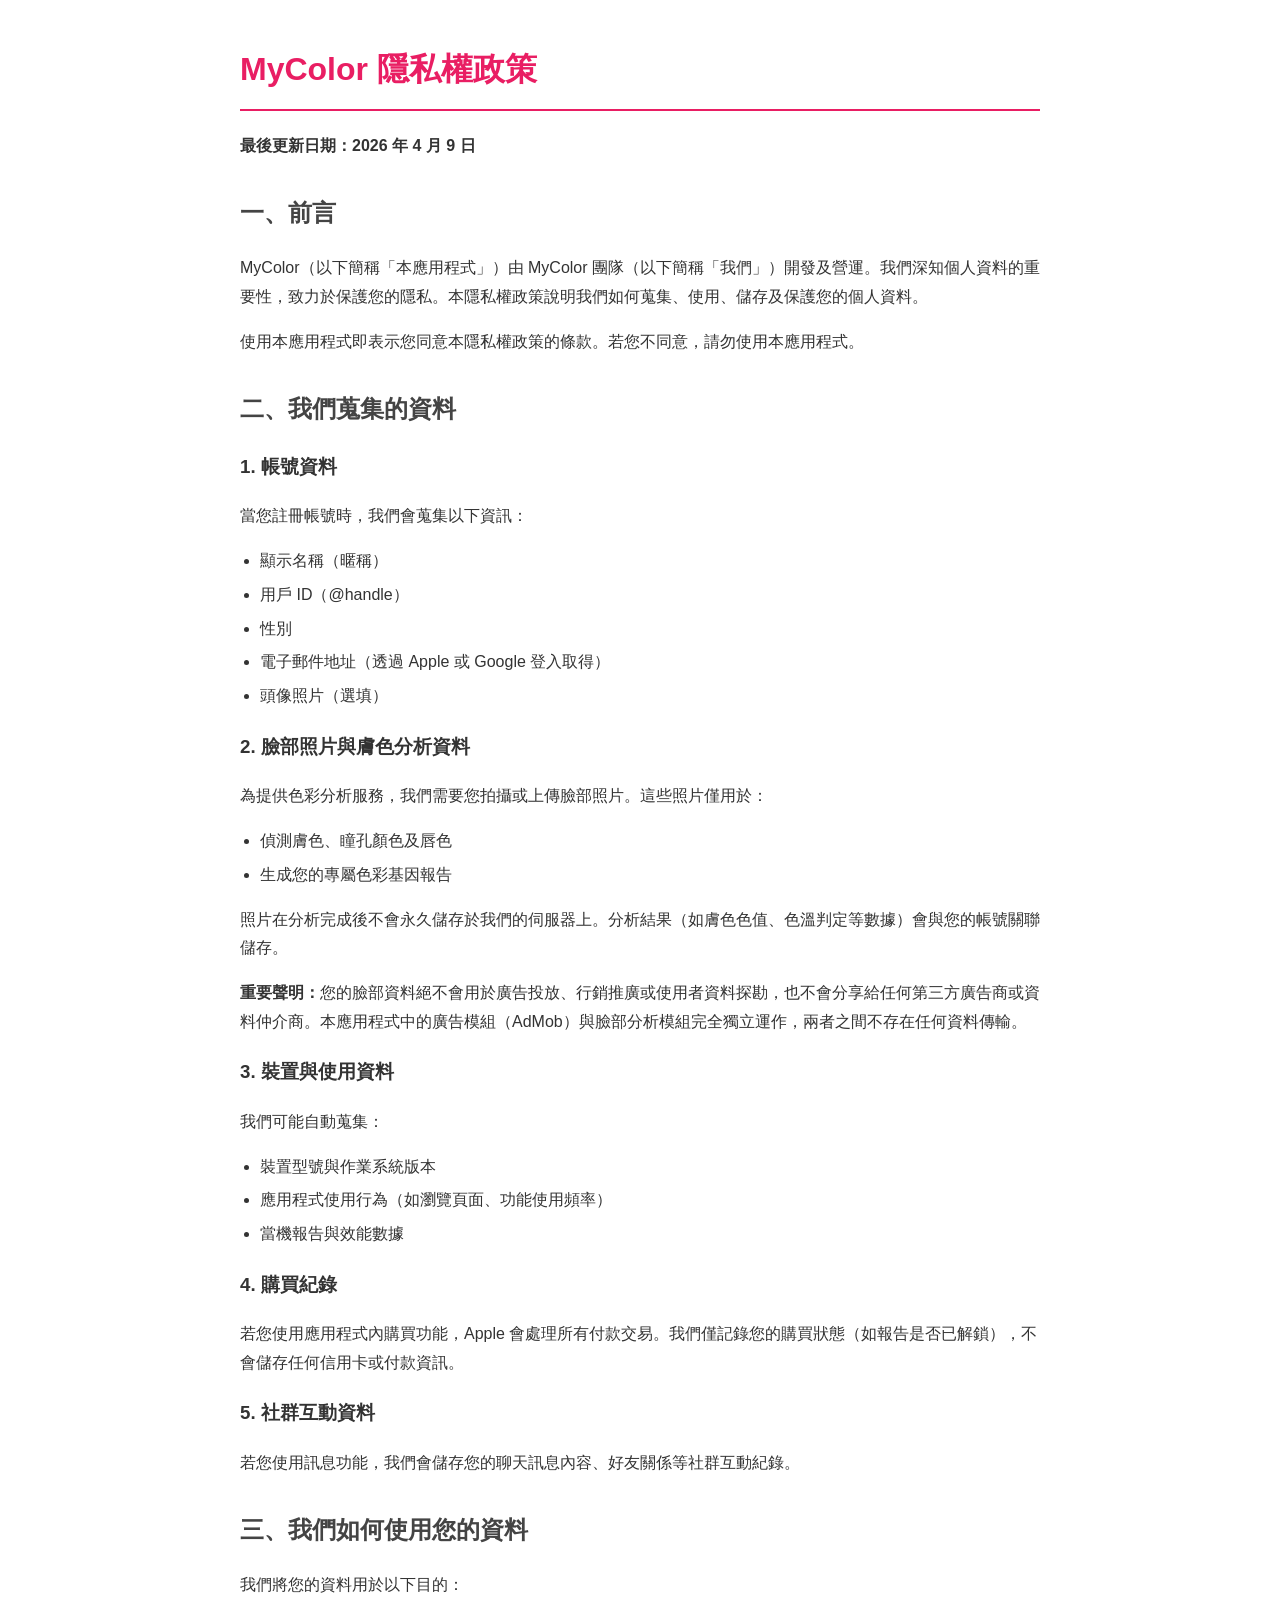
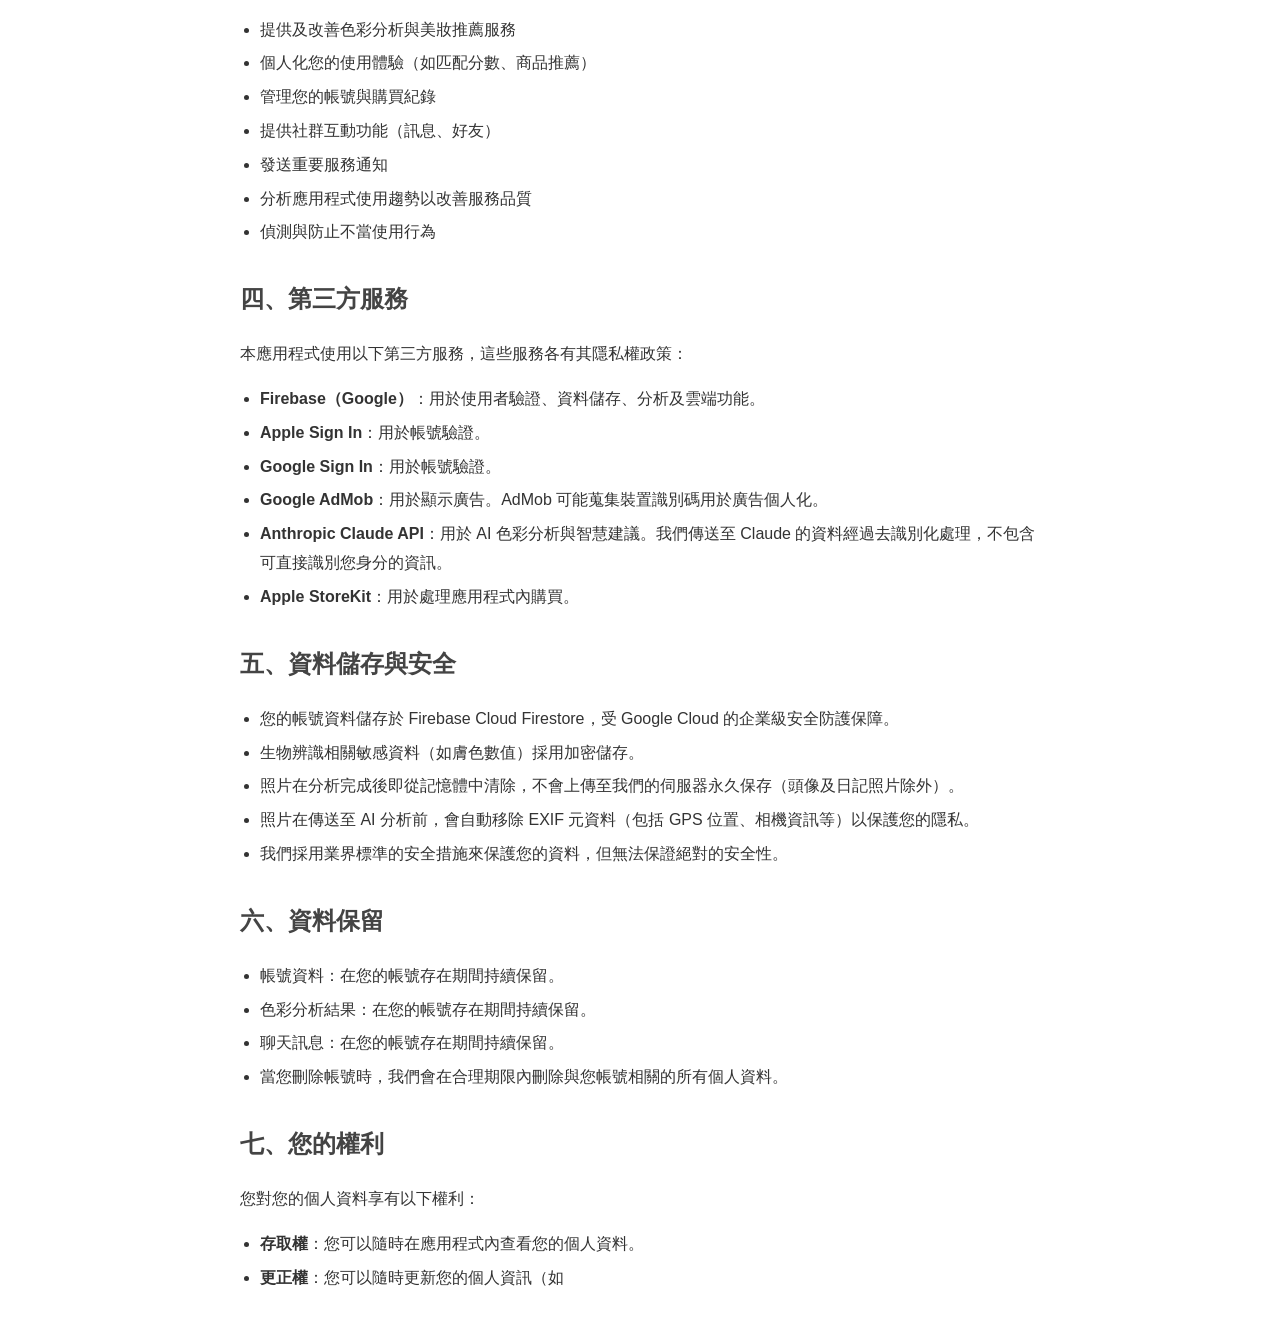
==== privacy/index.html @ e0b9b254 "Create index.html" ====
<!DOCTYPE html>
<html lang="zh-Hant">
<head>
    <meta charset="UTF-8">
    <meta name="viewport" content="width=device-width, initial-scale=1.0">
    <title>MyColor - 隱私權政策</title>
    <style>
        body { font-family: -apple-system, BlinkMacSystemFont, 'Segoe UI', Roboto, sans-serif; max-width: 800px; margin: 0 auto; padding: 20px; line-height: 1.8; color: #333; background: #fff; }
        h1 { color: #E91E63; border-bottom: 2px solid #E91E63; padding-bottom: 10px; }
        h2 { color: #444; margin-top: 30px; }
        ul { padding-left: 20px; }
        li { margin-bottom: 5px; }
        .footer { margin-top: 40px; padding-top: 20px; border-top: 1px solid #eee; color: #888; font-size: 14px; }
        a { color: #E91E63; }
    </style>
</head>
<body>
    <h1>MyColor 隱私權政策</h1>
    <p><strong>最後更新日期：2026 年 4 月 9 日</strong></p>

    <h2>一、前言</h2>
    <p>MyColor（以下簡稱「本應用程式」）由 MyColor 團隊（以下簡稱「我們」）開發及營運。我們深知個人資料的重要性，致力於保護您的隱私。本隱私權政策說明我們如何蒐集、使用、儲存及保護您的個人資料。</p>
    <p>使用本應用程式即表示您同意本隱私權政策的條款。若您不同意，請勿使用本應用程式。</p>

    <h2>二、我們蒐集的資料</h2>
    <h3>1. 帳號資料</h3>
    <p>當您註冊帳號時，我們會蒐集以下資訊：</p>
    <ul>
        <li>顯示名稱（暱稱）</li>
        <li>用戶 ID（@handle）</li>
        <li>性別</li>
        <li>電子郵件地址（透過 Apple 或 Google 登入取得）</li>
        <li>頭像照片（選填）</li>
    </ul>

    <h3>2. 臉部照片與膚色分析資料</h3>
    <p>為提供色彩分析服務，我們需要您拍攝或上傳臉部照片。這些照片僅用於：</p>
    <ul>
        <li>偵測膚色、瞳孔顏色及唇色</li>
        <li>生成您的專屬色彩基因報告</li>
    </ul>
    <p>照片在分析完成後不會永久儲存於我們的伺服器上。分析結果（如膚色色值、色溫判定等數據）會與您的帳號關聯儲存。</p>
    <p><strong>重要聲明：</strong>您的臉部資料絕不會用於廣告投放、行銷推廣或使用者資料探勘，也不會分享給任何第三方廣告商或資料仲介商。本應用程式中的廣告模組（AdMob）與臉部分析模組完全獨立運作，兩者之間不存在任何資料傳輸。</p>

    <h3>3. 裝置與使用資料</h3>
    <p>我們可能自動蒐集：</p>
    <ul>
        <li>裝置型號與作業系統版本</li>
        <li>應用程式使用行為（如瀏覽頁面、功能使用頻率）</li>
        <li>當機報告與效能數據</li>
    </ul>

    <h3>4. 購買紀錄</h3>
    <p>若您使用應用程式內購買功能，Apple 會處理所有付款交易。我們僅記錄您的購買狀態（如報告是否已解鎖），不會儲存任何信用卡或付款資訊。</p>

    <h3>5. 社群互動資料</h3>
    <p>若您使用訊息功能，我們會儲存您的聊天訊息內容、好友關係等社群互動紀錄。</p>

    <h2>三、我們如何使用您的資料</h2>
    <p>我們將您的資料用於以下目的：</p>
    <ul>
        <li>提供及改善色彩分析與美妝推薦服務</li>
        <li>個人化您的使用體驗（如匹配分數、商品推薦）</li>
        <li>管理您的帳號與購買紀錄</li>
        <li>提供社群互動功能（訊息、好友）</li>
        <li>發送重要服務通知</li>
        <li>分析應用程式使用趨勢以改善服務品質</li>
        <li>偵測與防止不當使用行為</li>
    </ul>

    <h2>四、第三方服務</h2>
    <p>本應用程式使用以下第三方服務，這些服務各有其隱私權政策：</p>
    <ul>
        <li><strong>Firebase（Google）</strong>：用於使用者驗證、資料儲存、分析及雲端功能。</li>
        <li><strong>Apple Sign In</strong>：用於帳號驗證。</li>
        <li><strong>Google Sign In</strong>：用於帳號驗證。</li>
        <li><strong>Google AdMob</strong>：用於顯示廣告。AdMob 可能蒐集裝置識別碼用於廣告個人化。</li>
        <li><strong>Anthropic Claude API</strong>：用於 AI 色彩分析與智慧建議。我們傳送至 Claude 的資料經過去識別化處理，不包含可直接識別您身分的資訊。</li>
        <li><strong>Apple StoreKit</strong>：用於處理應用程式內購買。</li>
    </ul>

    <h2>五、資料儲存與安全</h2>
    <ul>
        <li>您的帳號資料儲存於 Firebase Cloud Firestore，受 Google Cloud 的企業級安全防護保障。</li>
        <li>生物辨識相關敏感資料（如膚色數值）採用加密儲存。</li>
        <li>照片在分析完成後即從記憶體中清除，不會上傳至我們的伺服器永久保存（頭像及日記照片除外）。</li>
        <li>照片在傳送至 AI 分析前，會自動移除 EXIF 元資料（包括 GPS 位置、相機資訊等）以保護您的隱私。</li>
        <li>我們採用業界標準的安全措施來保護您的資料，但無法保證絕對的安全性。</li>
    </ul>

    <h2>六、資料保留</h2>
    <ul>
        <li>帳號資料：在您的帳號存在期間持續保留。</li>
        <li>色彩分析結果：在您的帳號存在期間持續保留。</li>
        <li>聊天訊息：在您的帳號存在期間持續保留。</li>
        <li>當您刪除帳號時，我們會在合理期限內刪除與您帳號相關的所有個人資料。</li>
    </ul>

    <h2>七、您的權利</h2>
    <p>您對您的個人資料享有以下權利：</p>
    <ul>
        <li><strong>存取權</strong>：您可以隨時在應用程式內查看您的個人資料。</li>
        <li><strong>更正權</strong>：您可以隨時更新您的個人資訊（如
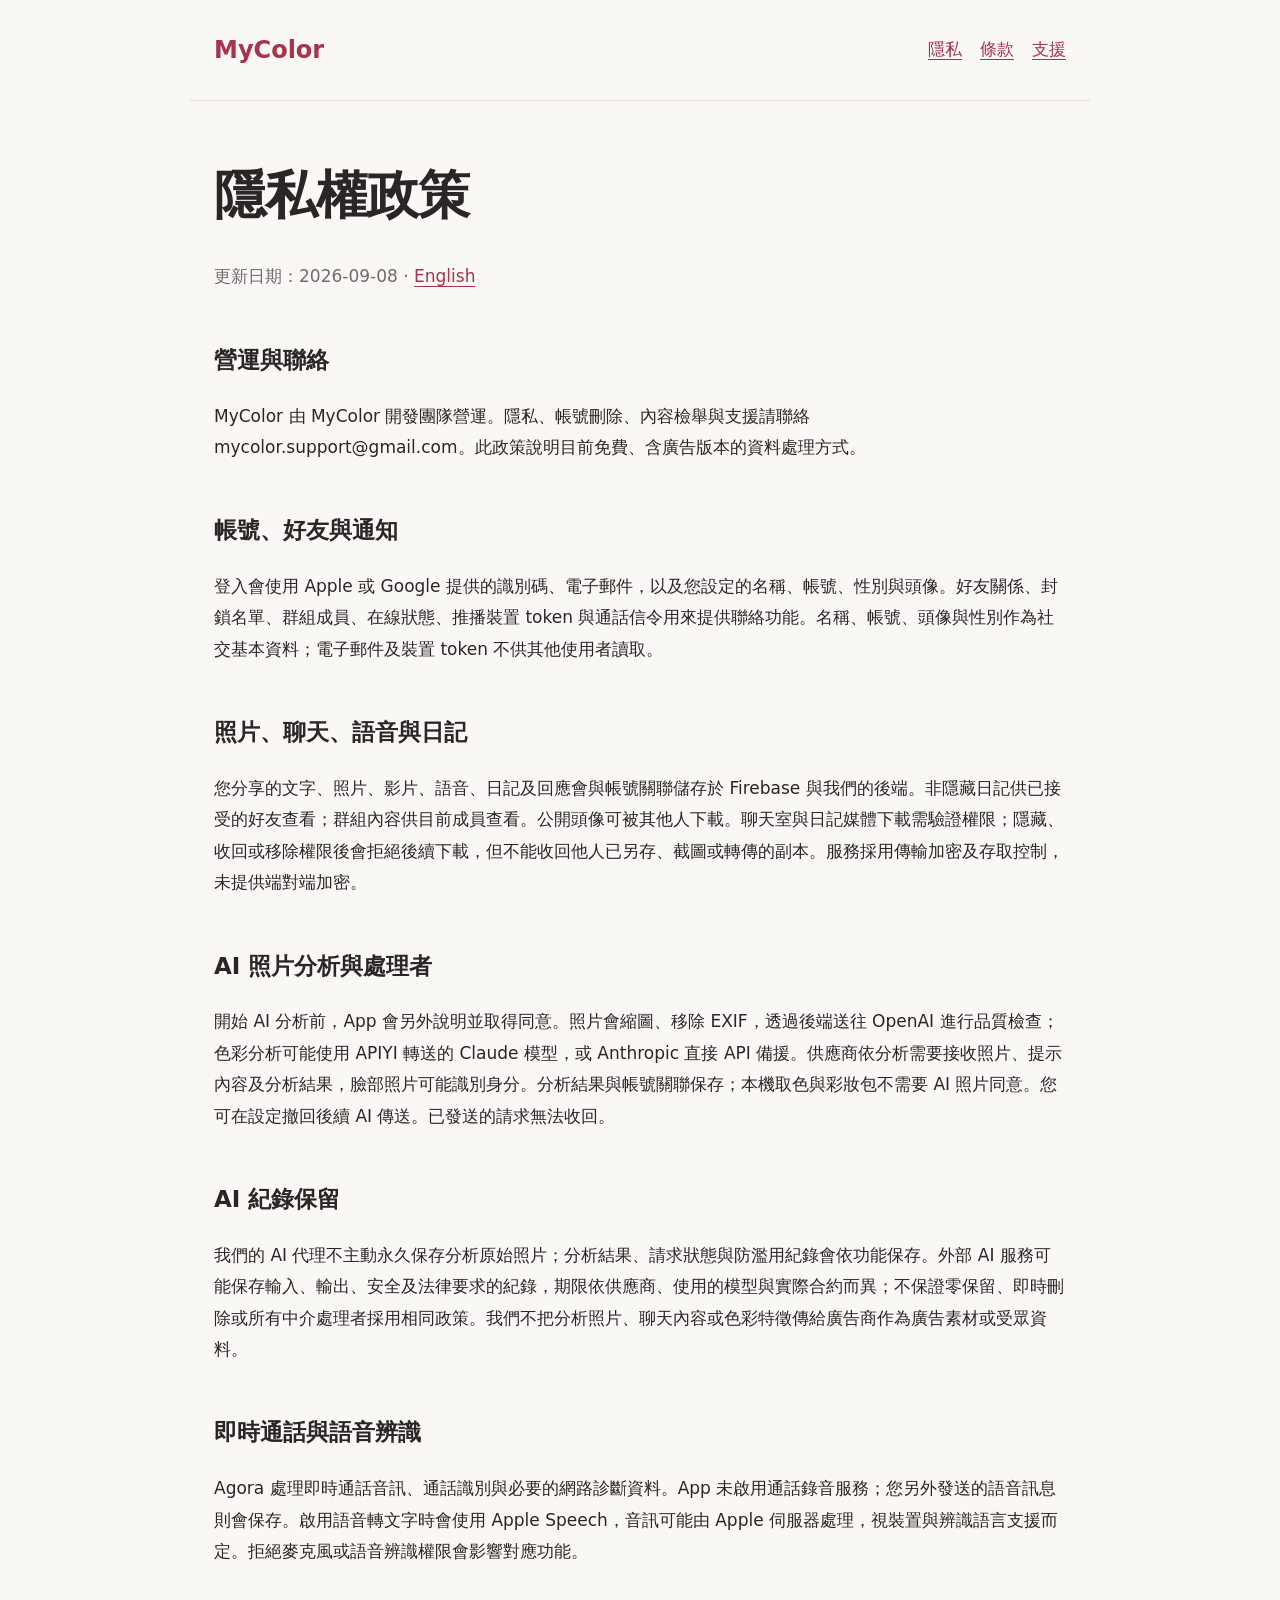
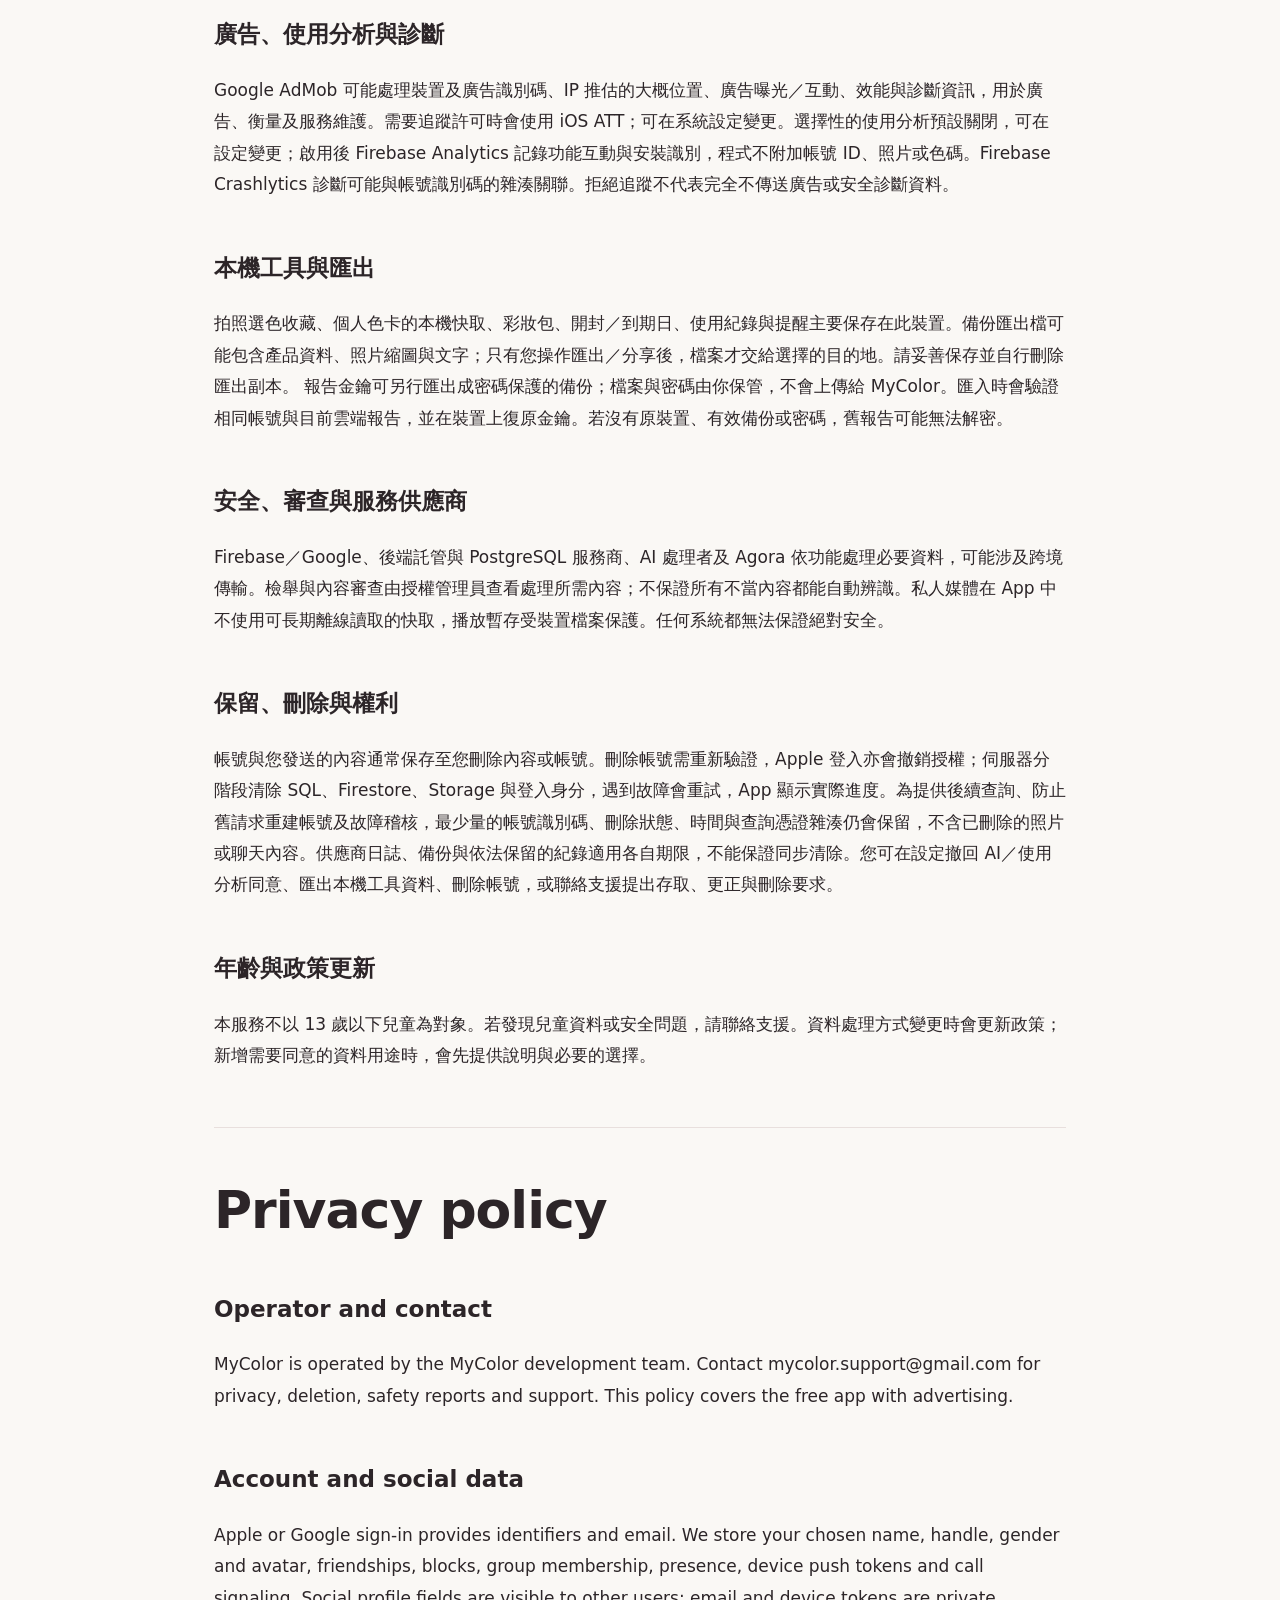
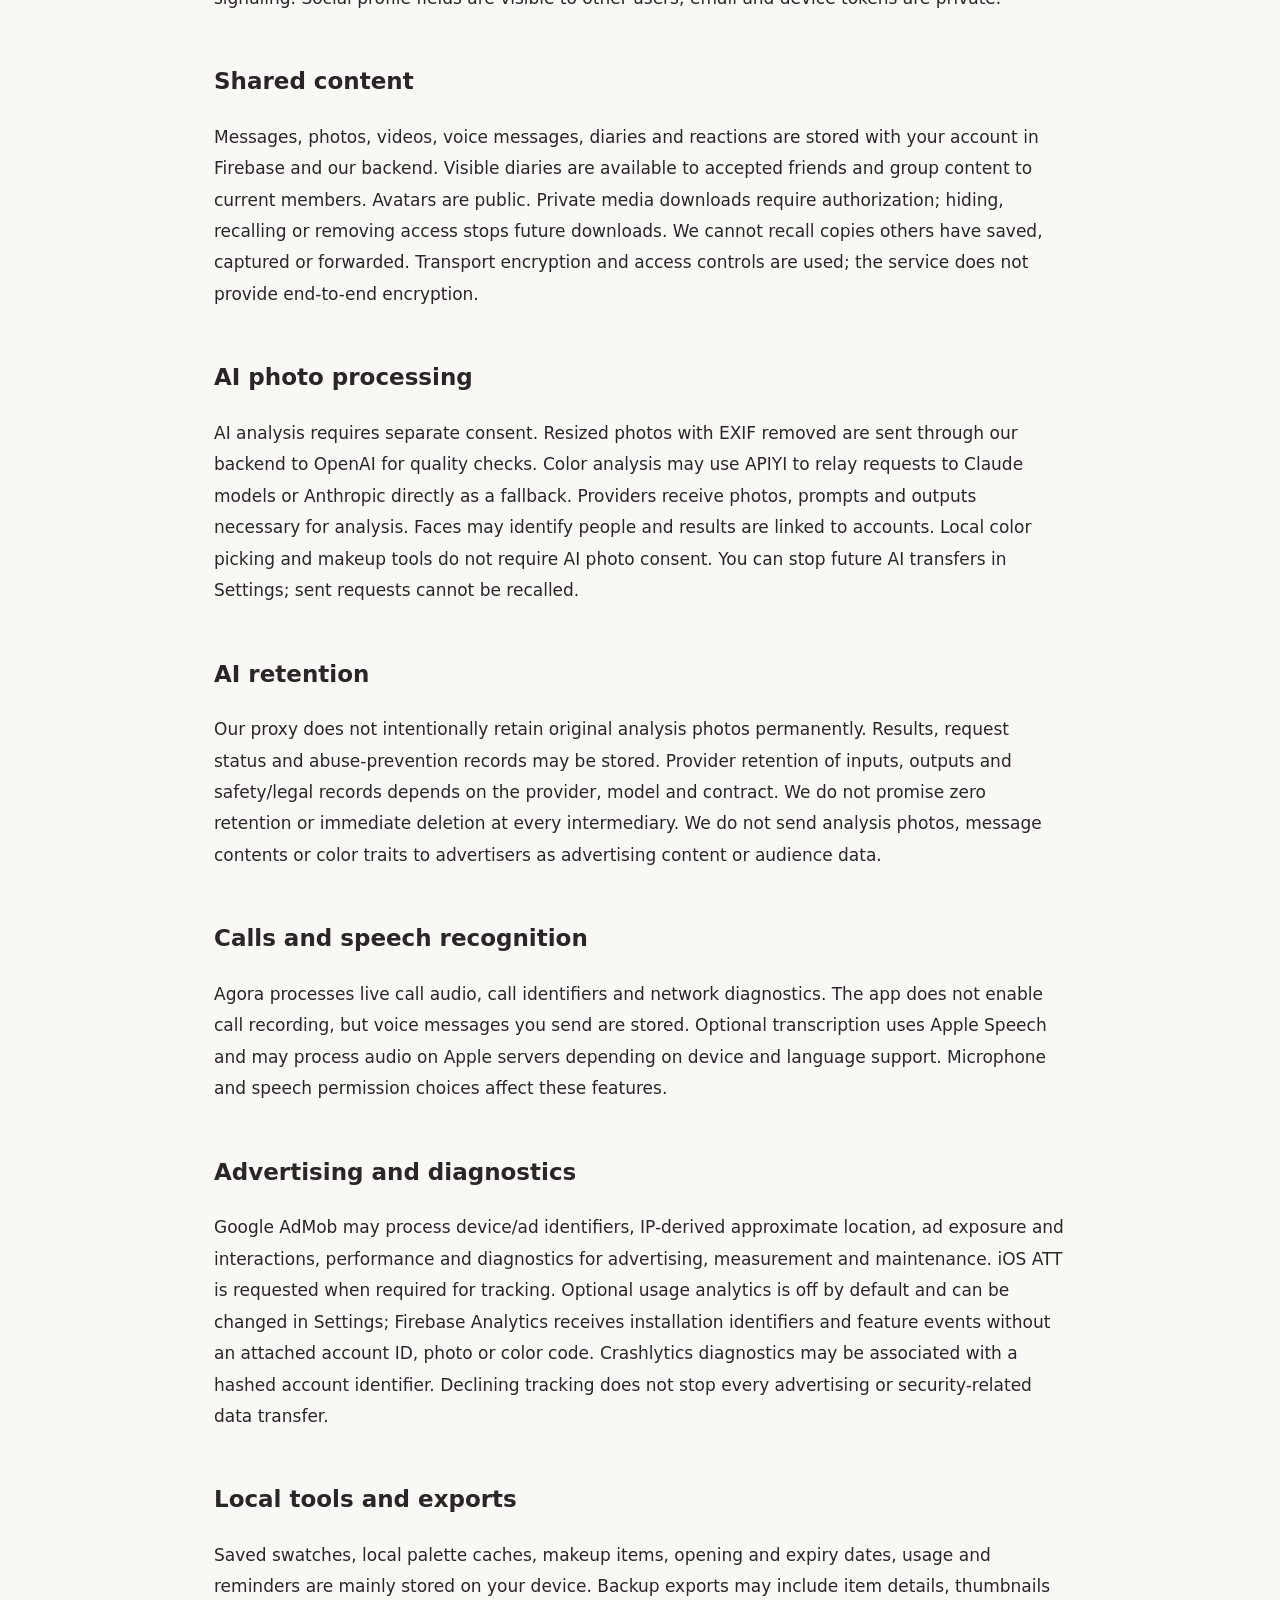
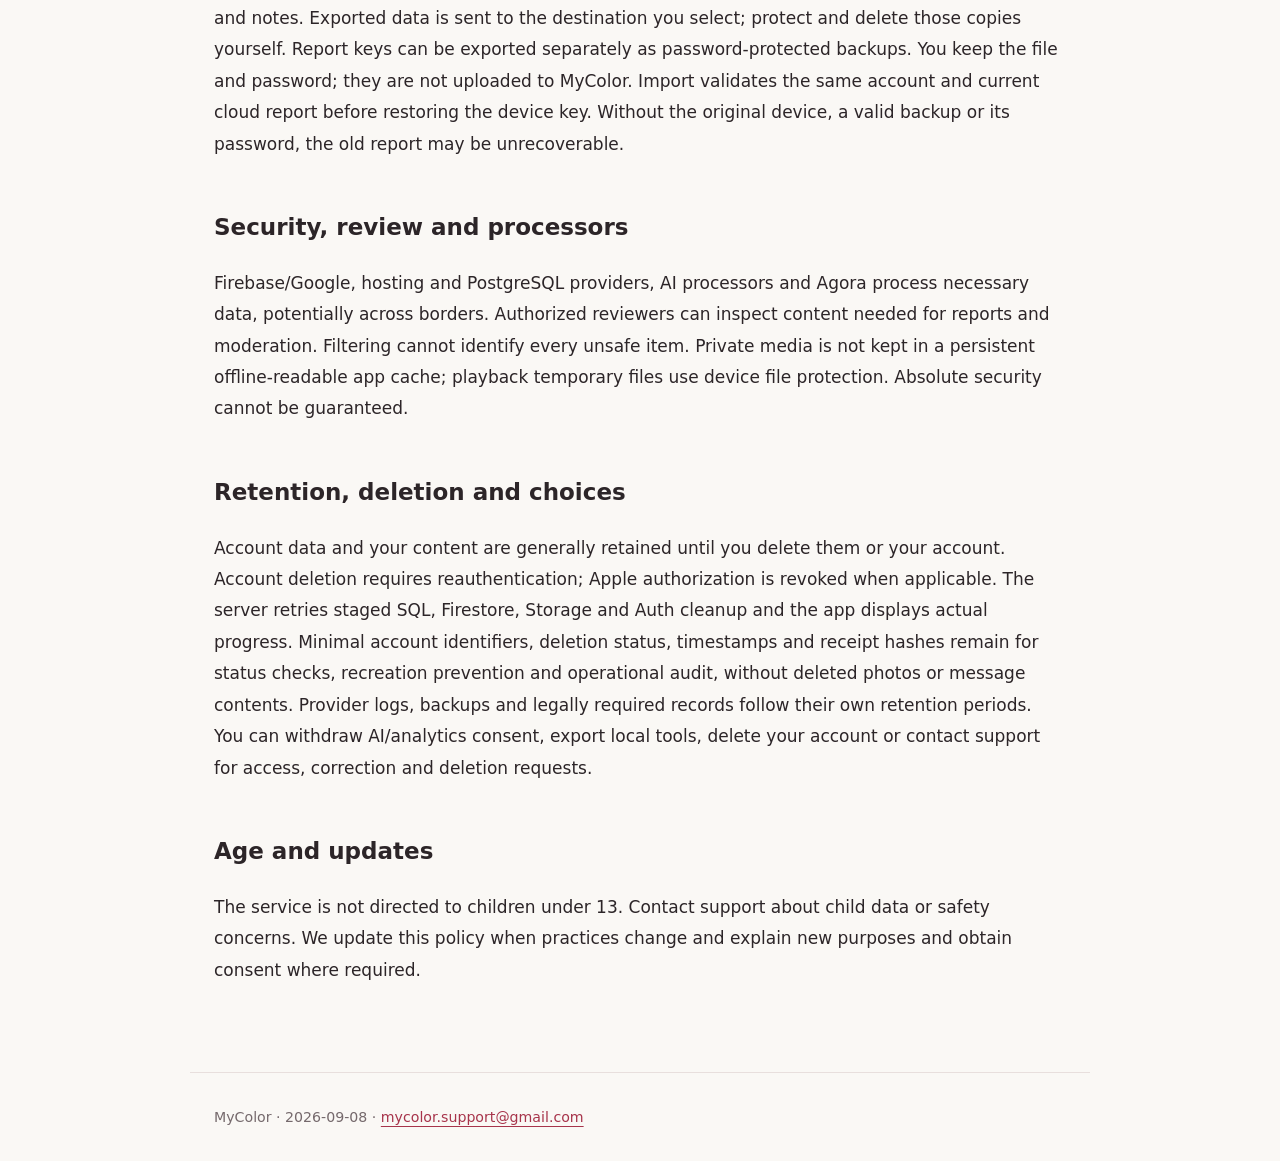
==== commit e451b095: "Publish current MyColor privacy, terms and support pages" ====
--- a/privacy/index.html
+++ b/privacy/index.html
@@ -1,103 +1 @@
-<!DOCTYPE html>
-<html lang="zh-Hant">
-<head>
-    <meta charset="UTF-8">
-    <meta name="viewport" content="width=device-width, initial-scale=1.0">
-    <title>MyColor - 隱私權政策</title>
-    <style>
-        body { font-family: -apple-system, BlinkMacSystemFont, 'Segoe UI', Roboto, sans-serif; max-width: 800px; margin: 0 auto; padding: 20px; line-height: 1.8; color: #333; background: #fff; }
-        h1 { color: #E91E63; border-bottom: 2px solid #E91E63; padding-bottom: 10px; }
-        h2 { color: #444; margin-top: 30px; }
-        ul { padding-left: 20px; }
-        li { margin-bottom: 5px; }
-        .footer { margin-top: 40px; padding-top: 20px; border-top: 1px solid #eee; color: #888; font-size: 14px; }
-        a { color: #E91E63; }
-    </style>
-</head>
-<body>
-    <h1>MyColor 隱私權政策</h1>
-    <p><strong>最後更新日期：2026 年 4 月 9 日</strong></p>
-
-    <h2>一、前言</h2>
-    <p>MyColor（以下簡稱「本應用程式」）由 MyColor 團隊（以下簡稱「我們」）開發及營運。我們深知個人資料的重要性，致力於保護您的隱私。本隱私權政策說明我們如何蒐集、使用、儲存及保護您的個人資料。</p>
-    <p>使用本應用程式即表示您同意本隱私權政策的條款。若您不同意，請勿使用本應用程式。</p>
-
-    <h2>二、我們蒐集的資料</h2>
-    <h3>1. 帳號資料</h3>
-    <p>當您註冊帳號時，我們會蒐集以下資訊：</p>
-    <ul>
-        <li>顯示名稱（暱稱）</li>
-        <li>用戶 ID（@handle）</li>
-        <li>性別</li>
-        <li>電子郵件地址（透過 Apple 或 Google 登入取得）</li>
-        <li>頭像照片（選填）</li>
-    </ul>
-
-    <h3>2. 臉部照片與膚色分析資料</h3>
-    <p>為提供色彩分析服務，我們需要您拍攝或上傳臉部照片。這些照片僅用於：</p>
-    <ul>
-        <li>偵測膚色、瞳孔顏色及唇色</li>
-        <li>生成您的專屬色彩基因報告</li>
-    </ul>
-    <p>照片在分析完成後不會永久儲存於我們的伺服器上。分析結果（如膚色色值、色溫判定等數據）會與您的帳號關聯儲存。</p>
-    <p><strong>重要聲明：</strong>您的臉部資料絕不會用於廣告投放、行銷推廣或使用者資料探勘，也不會分享給任何第三方廣告商或資料仲介商。本應用程式中的廣告模組（AdMob）與臉部分析模組完全獨立運作，兩者之間不存在任何資料傳輸。</p>
-
-    <h3>3. 裝置與使用資料</h3>
-    <p>我們可能自動蒐集：</p>
-    <ul>
-        <li>裝置型號與作業系統版本</li>
-        <li>應用程式使用行為（如瀏覽頁面、功能使用頻率）</li>
-        <li>當機報告與效能數據</li>
-    </ul>
-
-    <h3>4. 購買紀錄</h3>
-    <p>若您使用應用程式內購買功能，Apple 會處理所有付款交易。我們僅記錄您的購買狀態（如報告是否已解鎖），不會儲存任何信用卡或付款資訊。</p>
-
-    <h3>5. 社群互動資料</h3>
-    <p>若您使用訊息功能，我們會儲存您的聊天訊息內容、好友關係等社群互動紀錄。</p>
-
-    <h2>三、我們如何使用您的資料</h2>
-    <p>我們將您的資料用於以下目的：</p>
-    <ul>
-        <li>提供及改善色彩分析與美妝推薦服務</li>
-        <li>個人化您的使用體驗（如匹配分數、商品推薦）</li>
-        <li>管理您的帳號與購買紀錄</li>
-        <li>提供社群互動功能（訊息、好友）</li>
-        <li>發送重要服務通知</li>
-        <li>分析應用程式使用趨勢以改善服務品質</li>
-        <li>偵測與防止不當使用行為</li>
-    </ul>
-
-    <h2>四、第三方服務</h2>
-    <p>本應用程式使用以下第三方服務，這些服務各有其隱私權政策：</p>
-    <ul>
-        <li><strong>Firebase（Google）</strong>：用於使用者驗證、資料儲存、分析及雲端功能。</li>
-        <li><strong>Apple Sign In</strong>：用於帳號驗證。</li>
-        <li><strong>Google Sign In</strong>：用於帳號驗證。</li>
-        <li><strong>Google AdMob</strong>：用於顯示廣告。AdMob 可能蒐集裝置識別碼用於廣告個人化。</li>
-        <li><strong>Anthropic Claude API</strong>：用於 AI 色彩分析與智慧建議。我們傳送至 Claude 的資料經過去識別化處理，不包含可直接識別您身分的資訊。</li>
-        <li><strong>Apple StoreKit</strong>：用於處理應用程式內購買。</li>
-    </ul>
-
-    <h2>五、資料儲存與安全</h2>
-    <ul>
-        <li>您的帳號資料儲存於 Firebase Cloud Firestore，受 Google Cloud 的企業級安全防護保障。</li>
-        <li>生物辨識相關敏感資料（如膚色數值）採用加密儲存。</li>
-        <li>照片在分析完成後即從記憶體中清除，不會上傳至我們的伺服器永久保存（頭像及日記照片除外）。</li>
-        <li>照片在傳送至 AI 分析前，會自動移除 EXIF 元資料（包括 GPS 位置、相機資訊等）以保護您的隱私。</li>
-        <li>我們採用業界標準的安全措施來保護您的資料，但無法保證絕對的安全性。</li>
-    </ul>
-
-    <h2>六、資料保留</h2>
-    <ul>
-        <li>帳號資料：在您的帳號存在期間持續保留。</li>
-        <li>色彩分析結果：在您的帳號存在期間持續保留。</li>
-        <li>聊天訊息：在您的帳號存在期間持續保留。</li>
-        <li>當您刪除帳號時，我們會在合理期限內刪除與您帳號相關的所有個人資料。</li>
-    </ul>
-
-    <h2>七、您的權利</h2>
-    <p>您對您的個人資料享有以下權利：</p>
-    <ul>
-        <li><strong>存取權</strong>：您可以隨時在應用程式內查看您的個人資料。</li>
-        <li><strong>更正權</strong>：您可以隨時更新您的個人資訊（如
+<!doctype html><html lang="zh-Hant"><head><meta charset="utf-8"><meta name="viewport" content="width=device-width,initial-scale=1"><meta name="description" content="MyColor 免費美妝色彩工具、隱私政策與支援"><title>隱私權政策 · MyColor</title><link rel="stylesheet" href="../legal.css"></head><body><header><a class="brand" href="../">MyColor</a><nav aria-label="主要導覽"><a href="../privacy/">隱私</a><a href="../terms/">條款</a><a href="../support/">支援</a></nav></header><main><h1>隱私權政策</h1><p class="muted">更新日期：2026-09-08 · <a href="#english">English</a></p><section><h2>營運與聯絡</h2><p>MyColor 由 MyColor 開發團隊營運。隱私、帳號刪除、內容檢舉與支援請聯絡 mycolor.support@gmail.com。此政策說明目前免費、含廣告版本的資料處理方式。</p></section><section><h2>帳號、好友與通知</h2><p>登入會使用 Apple 或 Google 提供的識別碼、電子郵件，以及您設定的名稱、帳號、性別與頭像。好友關係、封鎖名單、群組成員、在線狀態、推播裝置 token 與通話信令用來提供聯絡功能。名稱、帳號、頭像與性別作為社交基本資料；電子郵件及裝置 token 不供其他使用者讀取。</p></section><section><h2>照片、聊天、語音與日記</h2><p>您分享的文字、照片、影片、語音、日記及回應會與帳號關聯儲存於 Firebase 與我們的後端。非隱藏日記供已接受的好友查看；群組內容供目前成員查看。公開頭像可被其他人下載。聊天室與日記媒體下載需驗證權限；隱藏、收回或移除權限後會拒絕後續下載，但不能收回他人已另存、截圖或轉傳的副本。服務採用傳輸加密及存取控制，未提供端對端加密。</p></section><section><h2>AI 照片分析與處理者</h2><p>開始 AI 分析前，App 會另外說明並取得同意。照片會縮圖、移除 EXIF，透過後端送往 OpenAI 進行品質檢查；色彩分析可能使用 APIYI 轉送的 Claude 模型，或 Anthropic 直接 API 備援。供應商依分析需要接收照片、提示內容及分析結果，臉部照片可能識別身分。分析結果與帳號關聯保存；本機取色與彩妝包不需要 AI 照片同意。您可在設定撤回後續 AI 傳送。已發送的請求無法收回。</p></section><section><h2>AI 紀錄保留</h2><p>我們的 AI 代理不主動永久保存分析原始照片；分析結果、請求狀態與防濫用紀錄會依功能保存。外部 AI 服務可能保存輸入、輸出、安全及法律要求的紀錄，期限依供應商、使用的模型與實際合約而異；不保證零保留、即時刪除或所有中介處理者採用相同政策。我們不把分析照片、聊天內容或色彩特徵傳給廣告商作為廣告素材或受眾資料。</p></section><section><h2>即時通話與語音辨識</h2><p>Agora 處理即時通話音訊、通話識別與必要的網路診斷資料。App 未啟用通話錄音服務；您另外發送的語音訊息則會保存。啟用語音轉文字時會使用 Apple Speech，音訊可能由 Apple 伺服器處理，視裝置與辨識語言支援而定。拒絕麥克風或語音辨識權限會影響對應功能。</p></section><section><h2>廣告、使用分析與診斷</h2><p>Google AdMob 可能處理裝置及廣告識別碼、IP 推估的大概位置、廣告曝光／互動、效能與診斷資訊，用於廣告、衡量及服務維護。需要追蹤許可時會使用 iOS ATT；可在系統設定變更。選擇性的使用分析預設關閉，可在設定變更；啟用後 Firebase Analytics 記錄功能互動與安裝識別，程式不附加帳號 ID、照片或色碼。Firebase Crashlytics 診斷可能與帳號識別碼的雜湊關聯。拒絕追蹤不代表完全不傳送廣告或安全診斷資料。</p></section><section><h2>本機工具與匯出</h2><p>拍照選色收藏、個人色卡的本機快取、彩妝包、開封／到期日、使用紀錄與提醒主要保存在此裝置。備份匯出檔可能包含產品資料、照片縮圖與文字；只有您操作匯出／分享後，檔案才交給選擇的目的地。請妥善保存並自行刪除匯出副本。 報告金鑰可另行匯出成密碼保護的備份；檔案與密碼由你保管，不會上傳給 MyColor。匯入時會驗證相同帳號與目前雲端報告，並在裝置上復原金鑰。若沒有原裝置、有效備份或密碼，舊報告可能無法解密。</p></section><section><h2>安全、審查與服務供應商</h2><p>Firebase／Google、後端託管與 PostgreSQL 服務商、AI 處理者及 Agora 依功能處理必要資料，可能涉及跨境傳輸。檢舉與內容審查由授權管理員查看處理所需內容；不保證所有不當內容都能自動辨識。私人媒體在 App 中不使用可長期離線讀取的快取，播放暫存受裝置檔案保護。任何系統都無法保證絕對安全。</p></section><section><h2>保留、刪除與權利</h2><p>帳號與您發送的內容通常保存至您刪除內容或帳號。刪除帳號需重新驗證，Apple 登入亦會撤銷授權；伺服器分階段清除 SQL、Firestore、Storage 與登入身分，遇到故障會重試，App 顯示實際進度。為提供後續查詢、防止舊請求重建帳號及故障稽核，最少量的帳號識別碼、刪除狀態、時間與查詢憑證雜湊仍會保留，不含已刪除的照片或聊天內容。供應商日誌、備份與依法保留的紀錄適用各自期限，不能保證同步清除。您可在設定撤回 AI／使用分析同意、匯出本機工具資料、刪除帳號，或聯絡支援提出存取、更正與刪除要求。</p></section><section><h2>年齡與政策更新</h2><p>本服務不以 13 歲以下兒童為對象。若發現兒童資料或安全問題，請聯絡支援。資料處理方式變更時會更新政策；新增需要同意的資料用途時，會先提供說明與必要的選擇。</p></section><div class="english" id="english" lang="en"><h1>Privacy policy</h1><section><h2>Operator and contact</h2><p>MyColor is operated by the MyColor development team. Contact mycolor.support@gmail.com for privacy, deletion, safety reports and support. This policy covers the free app with advertising.</p></section><section><h2>Account and social data</h2><p>Apple or Google sign-in provides identifiers and email. We store your chosen name, handle, gender and avatar, friendships, blocks, group membership, presence, device push tokens and call signaling. Social profile fields are visible to other users; email and device tokens are private.</p></section><section><h2>Shared content</h2><p>Messages, photos, videos, voice messages, diaries and reactions are stored with your account in Firebase and our backend. Visible diaries are available to accepted friends and group content to current members. Avatars are public. Private media downloads require authorization; hiding, recalling or removing access stops future downloads. We cannot recall copies others have saved, captured or forwarded. Transport encryption and access controls are used; the service does not provide end-to-end encryption.</p></section><section><h2>AI photo processing</h2><p>AI analysis requires separate consent. Resized photos with EXIF removed are sent through our backend to OpenAI for quality checks. Color analysis may use APIYI to relay requests to Claude models or Anthropic directly as a fallback. Providers receive photos, prompts and outputs necessary for analysis. Faces may identify people and results are linked to accounts. Local color picking and makeup tools do not require AI photo consent. You can stop future AI transfers in Settings; sent requests cannot be recalled.</p></section><section><h2>AI retention</h2><p>Our proxy does not intentionally retain original analysis photos permanently. Results, request status and abuse-prevention records may be stored. Provider retention of inputs, outputs and safety/legal records depends on the provider, model and contract. We do not promise zero retention or immediate deletion at every intermediary. We do not send analysis photos, message contents or color traits to advertisers as advertising content or audience data.</p></section><section><h2>Calls and speech recognition</h2><p>Agora processes live call audio, call identifiers and network diagnostics. The app does not enable call recording, but voice messages you send are stored. Optional transcription uses Apple Speech and may process audio on Apple servers depending on device and language support. Microphone and speech permission choices affect these features.</p></section><section><h2>Advertising and diagnostics</h2><p>Google AdMob may process device/ad identifiers, IP-derived approximate location, ad exposure and interactions, performance and diagnostics for advertising, measurement and maintenance. iOS ATT is requested when required for tracking. Optional usage analytics is off by default and can be changed in Settings; Firebase Analytics receives installation identifiers and feature events without an attached account ID, photo or color code. Crashlytics diagnostics may be associated with a hashed account identifier. Declining tracking does not stop every advertising or security-related data transfer.</p></section><section><h2>Local tools and exports</h2><p>Saved swatches, local palette caches, makeup items, opening and expiry dates, usage and reminders are mainly stored on your device. Backup exports may include item details, thumbnails and notes. Exported data is sent to the destination you select; protect and delete those copies yourself. Report keys can be exported separately as password-protected backups. You keep the file and password; they are not uploaded to MyColor. Import validates the same account and current cloud report before restoring the device key. Without the original device, a valid backup or its password, the old report may be unrecoverable.</p></section><section><h2>Security, review and processors</h2><p>Firebase/Google, hosting and PostgreSQL providers, AI processors and Agora process necessary data, potentially across borders. Authorized reviewers can inspect content needed for reports and moderation. Filtering cannot identify every unsafe item. Private media is not kept in a persistent offline-readable app cache; playback temporary files use device file protection. Absolute security cannot be guaranteed.</p></section><section><h2>Retention, deletion and choices</h2><p>Account data and your content are generally retained until you delete them or your account. Account deletion requires reauthentication; Apple authorization is revoked when applicable. The server retries staged SQL, Firestore, Storage and Auth cleanup and the app displays actual progress. Minimal account identifiers, deletion status, timestamps and receipt hashes remain for status checks, recreation prevention and operational audit, without deleted photos or message contents. Provider logs, backups and legally required records follow their own retention periods. You can withdraw AI/analytics consent, export local tools, delete your account or contact support for access, correction and deletion requests.</p></section><section><h2>Age and updates</h2><p>The service is not directed to children under 13. Contact support about child data or safety concerns. We update this policy when practices change and explain new purposes and obtain consent where required.</p></section></div></main><footer><small>MyColor · 2026-09-08 · <a href="mailto:mycolor.support@gmail.com">mycolor.support@gmail.com</a></small></footer></body></html>
--- a/legal.css
+++ b/legal.css
@@ -0,0 +1 @@
+*{box-sizing:border-box}body{margin:0;background:#faf8f5;color:#2c2528;font:17px/1.85 system-ui,-apple-system,sans-serif}a{color:#a7344b;text-underline-offset:4px}header,main,footer{max-width:900px;margin:auto;padding:28px 24px}header{display:flex;gap:24px;justify-content:space-between;align-items:center;border-bottom:1px solid #e8dfdd}nav{display:flex;gap:18px;flex-wrap:wrap}.brand{font-weight:800;font-size:24px;text-decoration:none}h1{font-size:clamp(32px,6vw,52px);line-height:1.2;letter-spacing:-1px}h2{font-size:23px;margin-top:2em}p{margin:.6em 0 1.3em}section{scroll-margin-top:24px}.muted,small{color:#75696c}.card{background:white;padding:24px;border:1px solid #e8dfdd;border-radius:24px}.grid{display:grid;grid-template-columns:repeat(auto-fit,minmax(220px,1fr));gap:18px}footer{border-top:1px solid #e8dfdd;margin-top:36px}.button{display:inline-block;background:#a7344b;color:white;border-radius:99px;padding:10px 22px;text-decoration:none}.swatches{display:flex;gap:12px;margin:32px 0}.swatches i{display:block;width:48px;height:48px;border-radius:50%}.english{border-top:1px solid #e8dfdd;margin-top:56px;padding-top:16px}@media(max-width:500px){header{align-items:flex-start;flex-direction:column;gap:8px}}
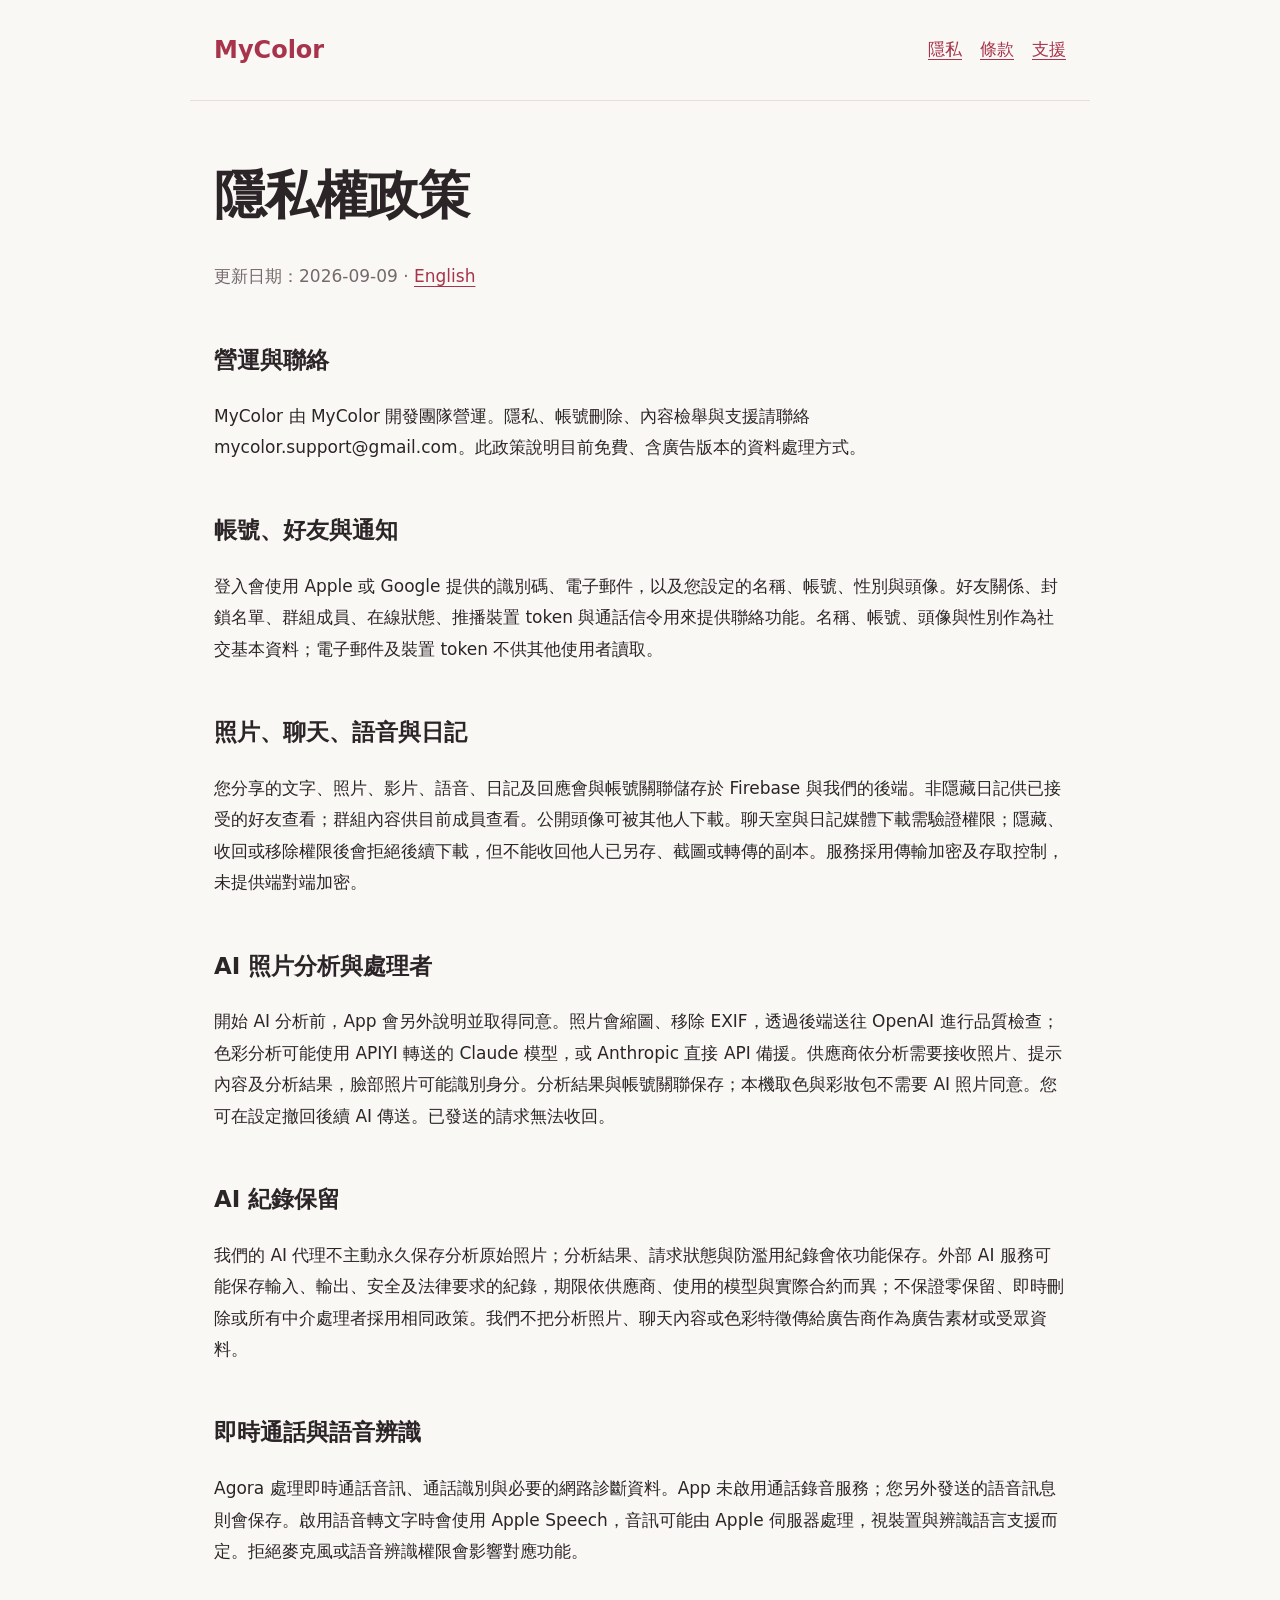
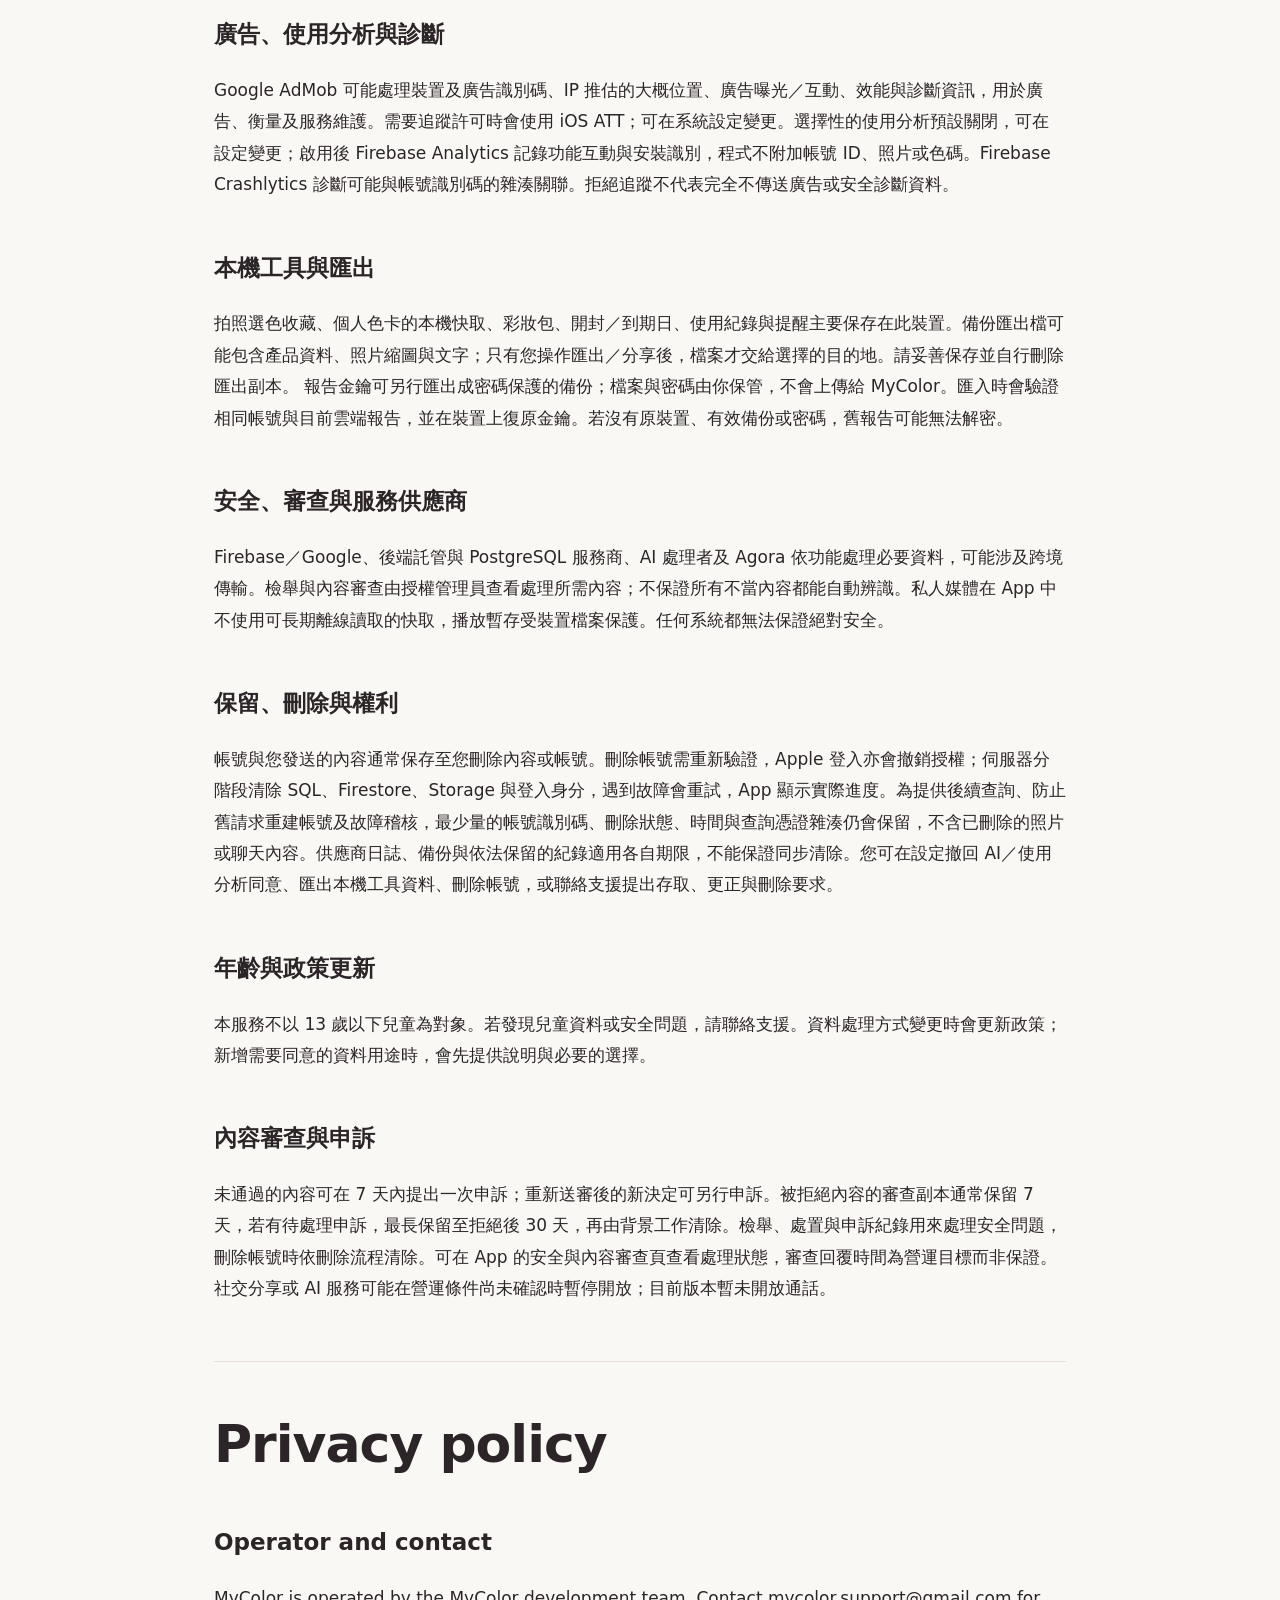
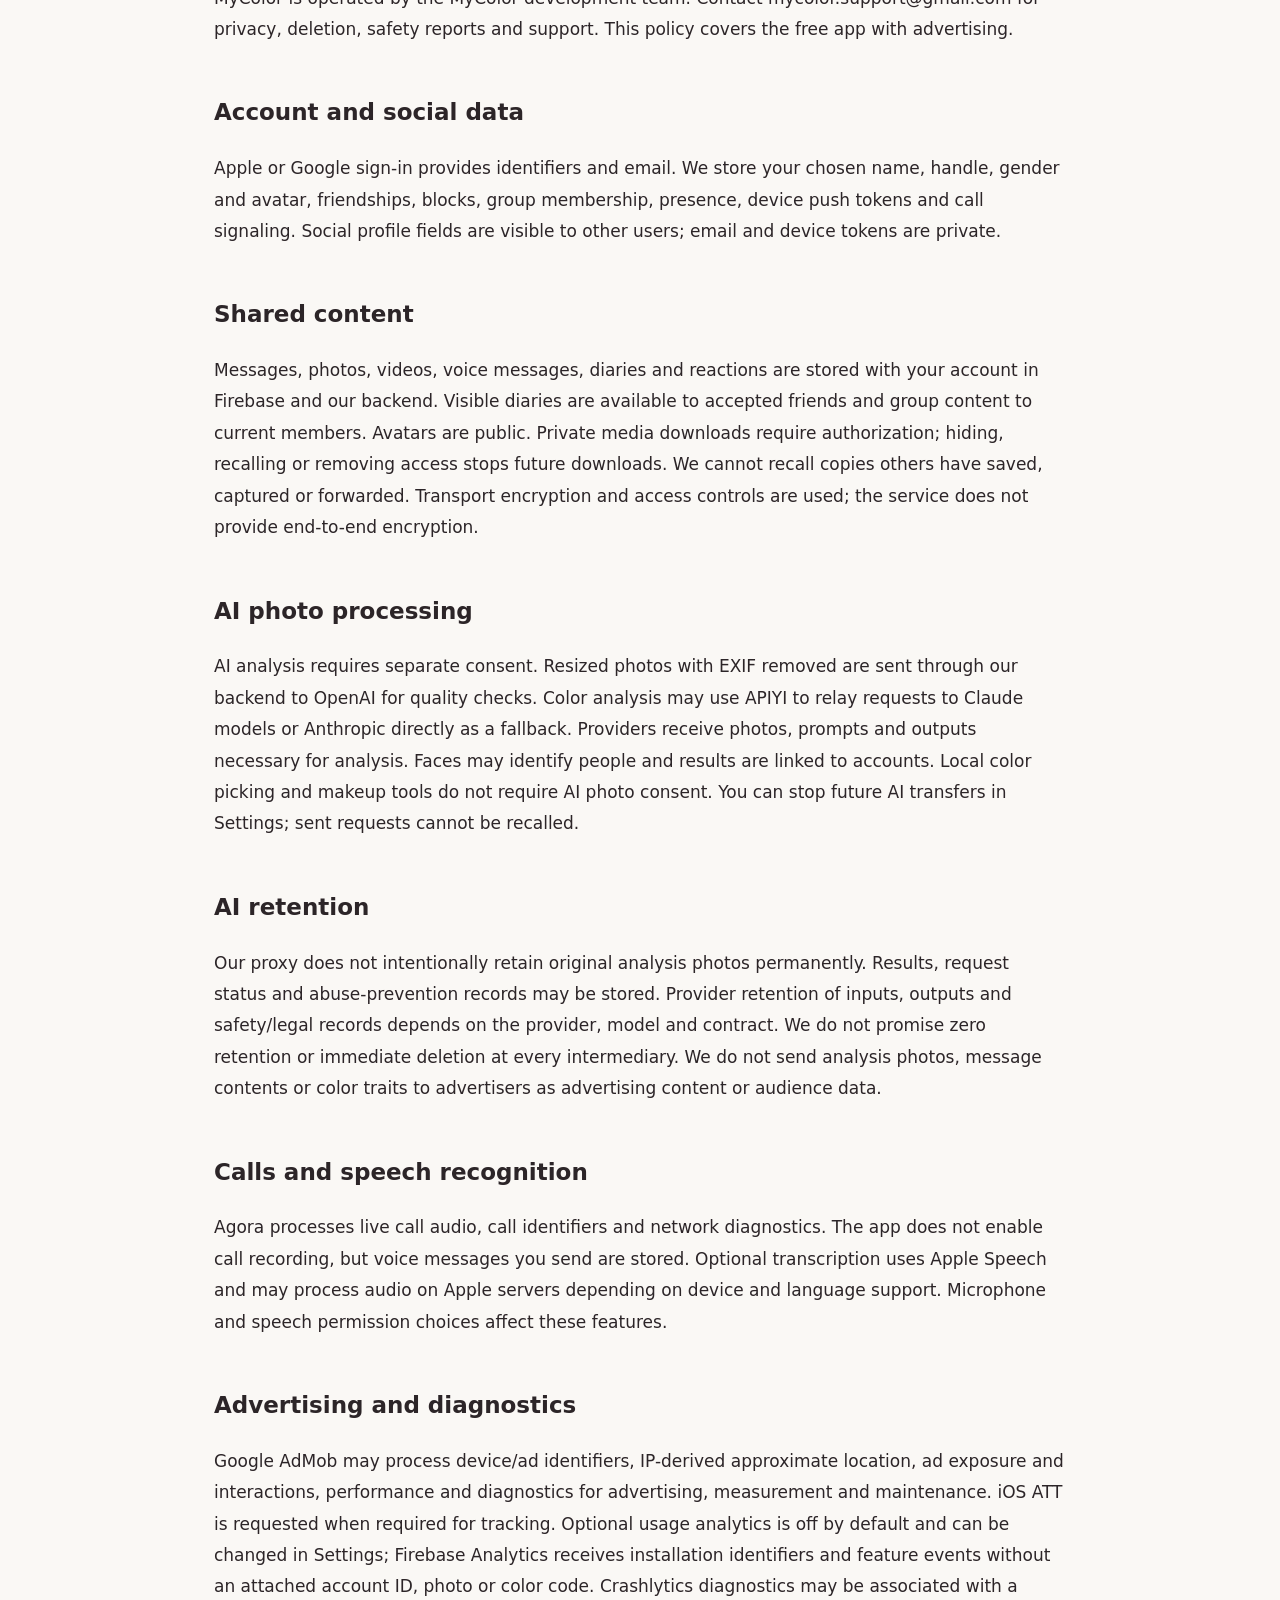
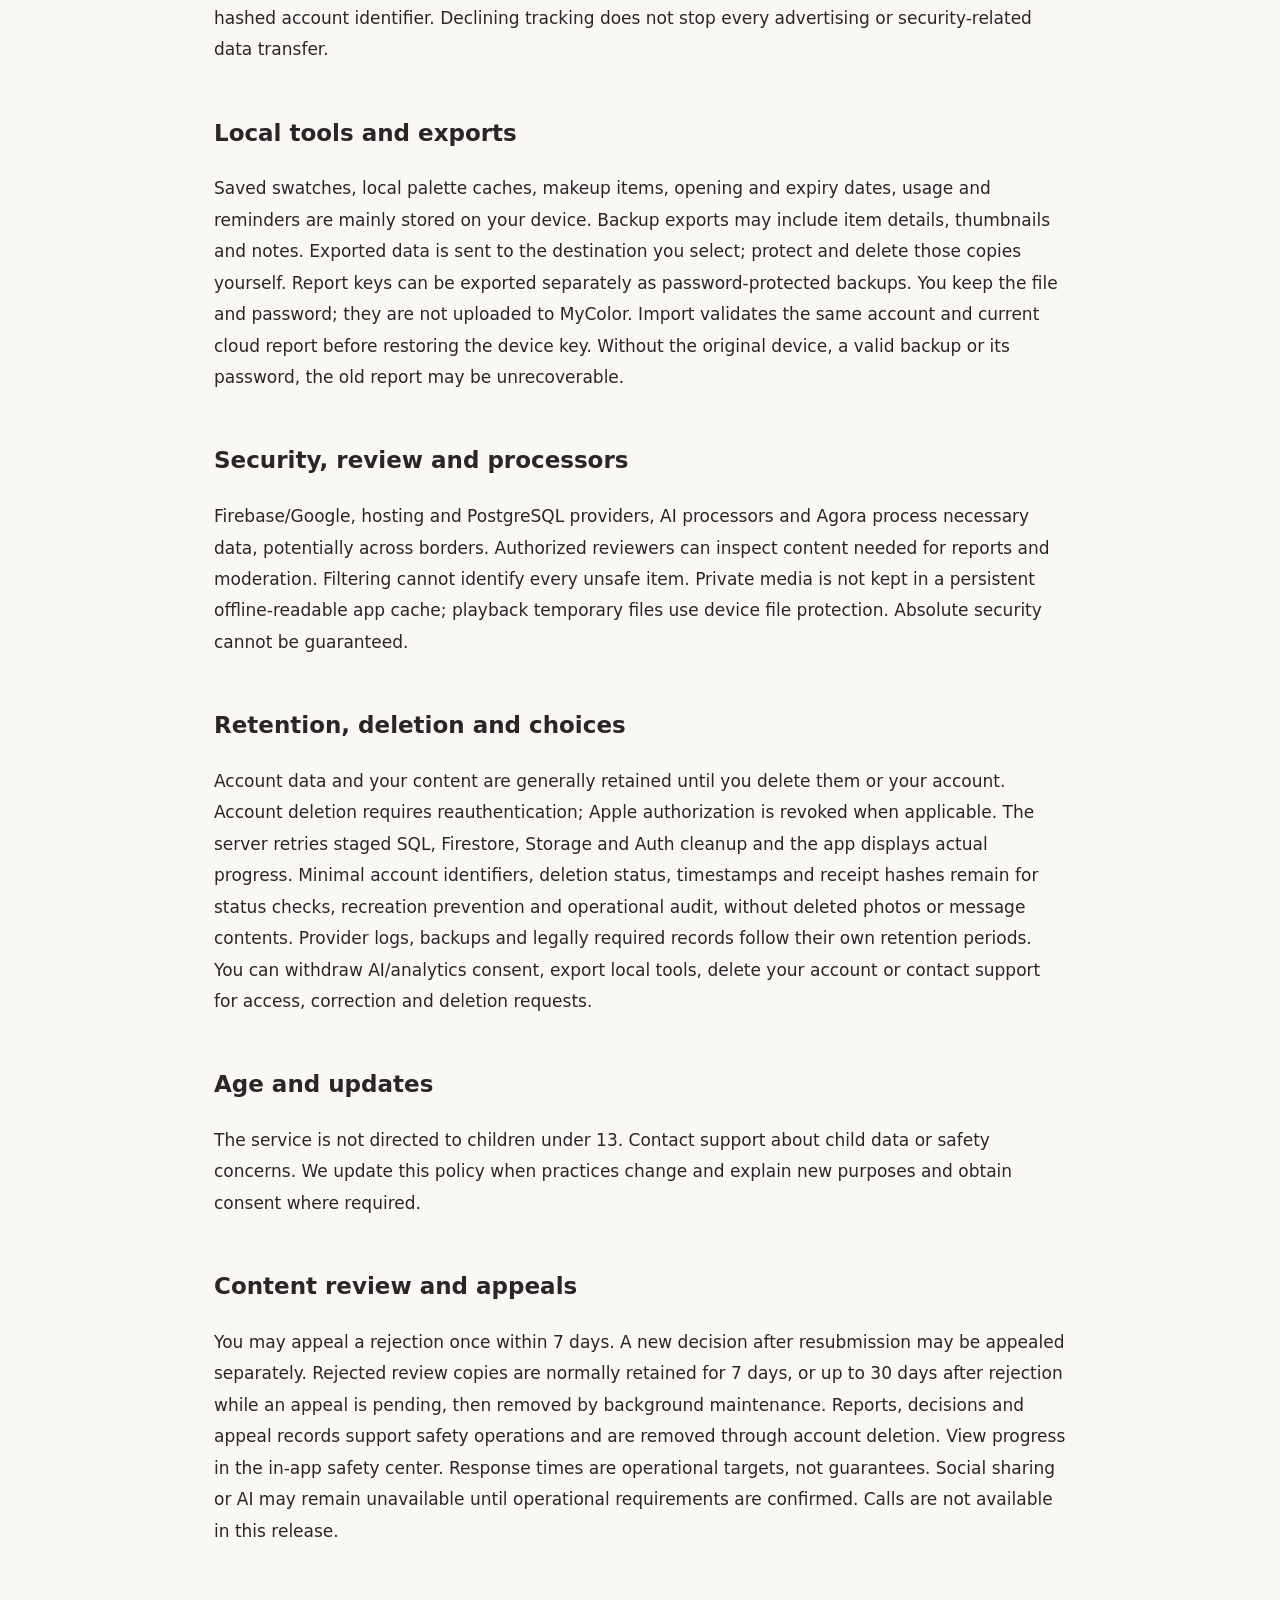
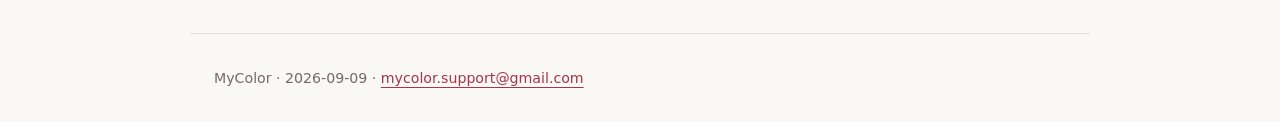
==== commit 441bcae0: "Document appeal retention and initial launch availability" ====
--- a/privacy/index.html
+++ b/privacy/index.html
@@ -1 +1 @@
-<!doctype html><html lang="zh-Hant"><head><meta charset="utf-8"><meta name="viewport" content="width=device-width,initial-scale=1"><meta name="description" content="MyColor 免費美妝色彩工具、隱私政策與支援"><title>隱私權政策 · MyColor</title><link rel="stylesheet" href="../legal.css"></head><body><header><a class="brand" href="../">MyColor</a><nav aria-label="主要導覽"><a href="../privacy/">隱私</a><a href="../terms/">條款</a><a href="../support/">支援</a></nav></header><main><h1>隱私權政策</h1><p class="muted">更新日期：2026-09-08 · <a href="#english">English</a></p><section><h2>營運與聯絡</h2><p>MyColor 由 MyColor 開發團隊營運。隱私、帳號刪除、內容檢舉與支援請聯絡 mycolor.support@gmail.com。此政策說明目前免費、含廣告版本的資料處理方式。</p></section><section><h2>帳號、好友與通知</h2><p>登入會使用 Apple 或 Google 提供的識別碼、電子郵件，以及您設定的名稱、帳號、性別與頭像。好友關係、封鎖名單、群組成員、在線狀態、推播裝置 token 與通話信令用來提供聯絡功能。名稱、帳號、頭像與性別作為社交基本資料；電子郵件及裝置 token 不供其他使用者讀取。</p></section><section><h2>照片、聊天、語音與日記</h2><p>您分享的文字、照片、影片、語音、日記及回應會與帳號關聯儲存於 Firebase 與我們的後端。非隱藏日記供已接受的好友查看；群組內容供目前成員查看。公開頭像可被其他人下載。聊天室與日記媒體下載需驗證權限；隱藏、收回或移除權限後會拒絕後續下載，但不能收回他人已另存、截圖或轉傳的副本。服務採用傳輸加密及存取控制，未提供端對端加密。</p></section><section><h2>AI 照片分析與處理者</h2><p>開始 AI 分析前，App 會另外說明並取得同意。照片會縮圖、移除 EXIF，透過後端送往 OpenAI 進行品質檢查；色彩分析可能使用 APIYI 轉送的 Claude 模型，或 Anthropic 直接 API 備援。供應商依分析需要接收照片、提示內容及分析結果，臉部照片可能識別身分。分析結果與帳號關聯保存；本機取色與彩妝包不需要 AI 照片同意。您可在設定撤回後續 AI 傳送。已發送的請求無法收回。</p></section><section><h2>AI 紀錄保留</h2><p>我們的 AI 代理不主動永久保存分析原始照片；分析結果、請求狀態與防濫用紀錄會依功能保存。外部 AI 服務可能保存輸入、輸出、安全及法律要求的紀錄，期限依供應商、使用的模型與實際合約而異；不保證零保留、即時刪除或所有中介處理者採用相同政策。我們不把分析照片、聊天內容或色彩特徵傳給廣告商作為廣告素材或受眾資料。</p></section><section><h2>即時通話與語音辨識</h2><p>Agora 處理即時通話音訊、通話識別與必要的網路診斷資料。App 未啟用通話錄音服務；您另外發送的語音訊息則會保存。啟用語音轉文字時會使用 Apple Speech，音訊可能由 Apple 伺服器處理，視裝置與辨識語言支援而定。拒絕麥克風或語音辨識權限會影響對應功能。</p></section><section><h2>廣告、使用分析與診斷</h2><p>Google AdMob 可能處理裝置及廣告識別碼、IP 推估的大概位置、廣告曝光／互動、效能與診斷資訊，用於廣告、衡量及服務維護。需要追蹤許可時會使用 iOS ATT；可在系統設定變更。選擇性的使用分析預設關閉，可在設定變更；啟用後 Firebase Analytics 記錄功能互動與安裝識別，程式不附加帳號 ID、照片或色碼。Firebase Crashlytics 診斷可能與帳號識別碼的雜湊關聯。拒絕追蹤不代表完全不傳送廣告或安全診斷資料。</p></section><section><h2>本機工具與匯出</h2><p>拍照選色收藏、個人色卡的本機快取、彩妝包、開封／到期日、使用紀錄與提醒主要保存在此裝置。備份匯出檔可能包含產品資料、照片縮圖與文字；只有您操作匯出／分享後，檔案才交給選擇的目的地。請妥善保存並自行刪除匯出副本。 報告金鑰可另行匯出成密碼保護的備份；檔案與密碼由你保管，不會上傳給 MyColor。匯入時會驗證相同帳號與目前雲端報告，並在裝置上復原金鑰。若沒有原裝置、有效備份或密碼，舊報告可能無法解密。</p></section><section><h2>安全、審查與服務供應商</h2><p>Firebase／Google、後端託管與 PostgreSQL 服務商、AI 處理者及 Agora 依功能處理必要資料，可能涉及跨境傳輸。檢舉與內容審查由授權管理員查看處理所需內容；不保證所有不當內容都能自動辨識。私人媒體在 App 中不使用可長期離線讀取的快取，播放暫存受裝置檔案保護。任何系統都無法保證絕對安全。</p></section><section><h2>保留、刪除與權利</h2><p>帳號與您發送的內容通常保存至您刪除內容或帳號。刪除帳號需重新驗證，Apple 登入亦會撤銷授權；伺服器分階段清除 SQL、Firestore、Storage 與登入身分，遇到故障會重試，App 顯示實際進度。為提供後續查詢、防止舊請求重建帳號及故障稽核，最少量的帳號識別碼、刪除狀態、時間與查詢憑證雜湊仍會保留，不含已刪除的照片或聊天內容。供應商日誌、備份與依法保留的紀錄適用各自期限，不能保證同步清除。您可在設定撤回 AI／使用分析同意、匯出本機工具資料、刪除帳號，或聯絡支援提出存取、更正與刪除要求。</p></section><section><h2>年齡與政策更新</h2><p>本服務不以 13 歲以下兒童為對象。若發現兒童資料或安全問題，請聯絡支援。資料處理方式變更時會更新政策；新增需要同意的資料用途時，會先提供說明與必要的選擇。</p></section><div class="english" id="english" lang="en"><h1>Privacy policy</h1><section><h2>Operator and contact</h2><p>MyColor is operated by the MyColor development team. Contact mycolor.support@gmail.com for privacy, deletion, safety reports and support. This policy covers the free app with advertising.</p></section><section><h2>Account and social data</h2><p>Apple or Google sign-in provides identifiers and email. We store your chosen name, handle, gender and avatar, friendships, blocks, group membership, presence, device push tokens and call signaling. Social profile fields are visible to other users; email and device tokens are private.</p></section><section><h2>Shared content</h2><p>Messages, photos, videos, voice messages, diaries and reactions are stored with your account in Firebase and our backend. Visible diaries are available to accepted friends and group content to current members. Avatars are public. Private media downloads require authorization; hiding, recalling or removing access stops future downloads. We cannot recall copies others have saved, captured or forwarded. Transport encryption and access controls are used; the service does not provide end-to-end encryption.</p></section><section><h2>AI photo processing</h2><p>AI analysis requires separate consent. Resized photos with EXIF removed are sent through our backend to OpenAI for quality checks. Color analysis may use APIYI to relay requests to Claude models or Anthropic directly as a fallback. Providers receive photos, prompts and outputs necessary for analysis. Faces may identify people and results are linked to accounts. Local color picking and makeup tools do not require AI photo consent. You can stop future AI transfers in Settings; sent requests cannot be recalled.</p></section><section><h2>AI retention</h2><p>Our proxy does not intentionally retain original analysis photos permanently. Results, request status and abuse-prevention records may be stored. Provider retention of inputs, outputs and safety/legal records depends on the provider, model and contract. We do not promise zero retention or immediate deletion at every intermediary. We do not send analysis photos, message contents or color traits to advertisers as advertising content or audience data.</p></section><section><h2>Calls and speech recognition</h2><p>Agora processes live call audio, call identifiers and network diagnostics. The app does not enable call recording, but voice messages you send are stored. Optional transcription uses Apple Speech and may process audio on Apple servers depending on device and language support. Microphone and speech permission choices affect these features.</p></section><section><h2>Advertising and diagnostics</h2><p>Google AdMob may process device/ad identifiers, IP-derived approximate location, ad exposure and interactions, performance and diagnostics for advertising, measurement and maintenance. iOS ATT is requested when required for tracking. Optional usage analytics is off by default and can be changed in Settings; Firebase Analytics receives installation identifiers and feature events without an attached account ID, photo or color code. Crashlytics diagnostics may be associated with a hashed account identifier. Declining tracking does not stop every advertising or security-related data transfer.</p></section><section><h2>Local tools and exports</h2><p>Saved swatches, local palette caches, makeup items, opening and expiry dates, usage and reminders are mainly stored on your device. Backup exports may include item details, thumbnails and notes. Exported data is sent to the destination you select; protect and delete those copies yourself. Report keys can be exported separately as password-protected backups. You keep the file and password; they are not uploaded to MyColor. Import validates the same account and current cloud report before restoring the device key. Without the original device, a valid backup or its password, the old report may be unrecoverable.</p></section><section><h2>Security, review and processors</h2><p>Firebase/Google, hosting and PostgreSQL providers, AI processors and Agora process necessary data, potentially across borders. Authorized reviewers can inspect content needed for reports and moderation. Filtering cannot identify every unsafe item. Private media is not kept in a persistent offline-readable app cache; playback temporary files use device file protection. Absolute security cannot be guaranteed.</p></section><section><h2>Retention, deletion and choices</h2><p>Account data and your content are generally retained until you delete them or your account. Account deletion requires reauthentication; Apple authorization is revoked when applicable. The server retries staged SQL, Firestore, Storage and Auth cleanup and the app displays actual progress. Minimal account identifiers, deletion status, timestamps and receipt hashes remain for status checks, recreation prevention and operational audit, without deleted photos or message contents. Provider logs, backups and legally required records follow their own retention periods. You can withdraw AI/analytics consent, export local tools, delete your account or contact support for access, correction and deletion requests.</p></section><section><h2>Age and updates</h2><p>The service is not directed to children under 13. Contact support about child data or safety concerns. We update this policy when practices change and explain new purposes and obtain consent where required.</p></section></div></main><footer><small>MyColor · 2026-09-08 · <a href="mailto:mycolor.support@gmail.com">mycolor.support@gmail.com</a></small></footer></body></html>+<!doctype html><html lang="zh-Hant"><head><meta charset="utf-8"><meta name="viewport" content="width=device-width,initial-scale=1"><meta name="description" content="MyColor 免費美妝色彩工具、隱私政策與支援"><title>隱私權政策 · MyColor</title><link rel="stylesheet" href="../legal.css"></head><body><header><a class="brand" href="../">MyColor</a><nav aria-label="主要導覽"><a href="../privacy/">隱私</a><a href="../terms/">條款</a><a href="../support/">支援</a></nav></header><main><h1>隱私權政策</h1><p class="muted">更新日期：2026-09-09 · <a href="#english">English</a></p><section><h2>營運與聯絡</h2><p>MyColor 由 MyColor 開發團隊營運。隱私、帳號刪除、內容檢舉與支援請聯絡 mycolor.support@gmail.com。此政策說明目前免費、含廣告版本的資料處理方式。</p></section><section><h2>帳號、好友與通知</h2><p>登入會使用 Apple 或 Google 提供的識別碼、電子郵件，以及您設定的名稱、帳號、性別與頭像。好友關係、封鎖名單、群組成員、在線狀態、推播裝置 token 與通話信令用來提供聯絡功能。名稱、帳號、頭像與性別作為社交基本資料；電子郵件及裝置 token 不供其他使用者讀取。</p></section><section><h2>照片、聊天、語音與日記</h2><p>您分享的文字、照片、影片、語音、日記及回應會與帳號關聯儲存於 Firebase 與我們的後端。非隱藏日記供已接受的好友查看；群組內容供目前成員查看。公開頭像可被其他人下載。聊天室與日記媒體下載需驗證權限；隱藏、收回或移除權限後會拒絕後續下載，但不能收回他人已另存、截圖或轉傳的副本。服務採用傳輸加密及存取控制，未提供端對端加密。</p></section><section><h2>AI 照片分析與處理者</h2><p>開始 AI 分析前，App 會另外說明並取得同意。照片會縮圖、移除 EXIF，透過後端送往 OpenAI 進行品質檢查；色彩分析可能使用 APIYI 轉送的 Claude 模型，或 Anthropic 直接 API 備援。供應商依分析需要接收照片、提示內容及分析結果，臉部照片可能識別身分。分析結果與帳號關聯保存；本機取色與彩妝包不需要 AI 照片同意。您可在設定撤回後續 AI 傳送。已發送的請求無法收回。</p></section><section><h2>AI 紀錄保留</h2><p>我們的 AI 代理不主動永久保存分析原始照片；分析結果、請求狀態與防濫用紀錄會依功能保存。外部 AI 服務可能保存輸入、輸出、安全及法律要求的紀錄，期限依供應商、使用的模型與實際合約而異；不保證零保留、即時刪除或所有中介處理者採用相同政策。我們不把分析照片、聊天內容或色彩特徵傳給廣告商作為廣告素材或受眾資料。</p></section><section><h2>即時通話與語音辨識</h2><p>Agora 處理即時通話音訊、通話識別與必要的網路診斷資料。App 未啟用通話錄音服務；您另外發送的語音訊息則會保存。啟用語音轉文字時會使用 Apple Speech，音訊可能由 Apple 伺服器處理，視裝置與辨識語言支援而定。拒絕麥克風或語音辨識權限會影響對應功能。</p></section><section><h2>廣告、使用分析與診斷</h2><p>Google AdMob 可能處理裝置及廣告識別碼、IP 推估的大概位置、廣告曝光／互動、效能與診斷資訊，用於廣告、衡量及服務維護。需要追蹤許可時會使用 iOS ATT；可在系統設定變更。選擇性的使用分析預設關閉，可在設定變更；啟用後 Firebase Analytics 記錄功能互動與安裝識別，程式不附加帳號 ID、照片或色碼。Firebase Crashlytics 診斷可能與帳號識別碼的雜湊關聯。拒絕追蹤不代表完全不傳送廣告或安全診斷資料。</p></section><section><h2>本機工具與匯出</h2><p>拍照選色收藏、個人色卡的本機快取、彩妝包、開封／到期日、使用紀錄與提醒主要保存在此裝置。備份匯出檔可能包含產品資料、照片縮圖與文字；只有您操作匯出／分享後，檔案才交給選擇的目的地。請妥善保存並自行刪除匯出副本。 報告金鑰可另行匯出成密碼保護的備份；檔案與密碼由你保管，不會上傳給 MyColor。匯入時會驗證相同帳號與目前雲端報告，並在裝置上復原金鑰。若沒有原裝置、有效備份或密碼，舊報告可能無法解密。</p></section><section><h2>安全、審查與服務供應商</h2><p>Firebase／Google、後端託管與 PostgreSQL 服務商、AI 處理者及 Agora 依功能處理必要資料，可能涉及跨境傳輸。檢舉與內容審查由授權管理員查看處理所需內容；不保證所有不當內容都能自動辨識。私人媒體在 App 中不使用可長期離線讀取的快取，播放暫存受裝置檔案保護。任何系統都無法保證絕對安全。</p></section><section><h2>保留、刪除與權利</h2><p>帳號與您發送的內容通常保存至您刪除內容或帳號。刪除帳號需重新驗證，Apple 登入亦會撤銷授權；伺服器分階段清除 SQL、Firestore、Storage 與登入身分，遇到故障會重試，App 顯示實際進度。為提供後續查詢、防止舊請求重建帳號及故障稽核，最少量的帳號識別碼、刪除狀態、時間與查詢憑證雜湊仍會保留，不含已刪除的照片或聊天內容。供應商日誌、備份與依法保留的紀錄適用各自期限，不能保證同步清除。您可在設定撤回 AI／使用分析同意、匯出本機工具資料、刪除帳號，或聯絡支援提出存取、更正與刪除要求。</p></section><section><h2>年齡與政策更新</h2><p>本服務不以 13 歲以下兒童為對象。若發現兒童資料或安全問題，請聯絡支援。資料處理方式變更時會更新政策；新增需要同意的資料用途時，會先提供說明與必要的選擇。</p></section><section><h2>內容審查與申訴</h2><p>未通過的內容可在 7 天內提出一次申訴；重新送審後的新決定可另行申訴。被拒絕內容的審查副本通常保留 7 天，若有待處理申訴，最長保留至拒絕後 30 天，再由背景工作清除。檢舉、處置與申訴紀錄用來處理安全問題，刪除帳號時依刪除流程清除。可在 App 的安全與內容審查頁查看處理狀態，審查回覆時間為營運目標而非保證。社交分享或 AI 服務可能在營運條件尚未確認時暫停開放；目前版本暫未開放通話。</p></section><div class="english" id="english" lang="en"><h1>Privacy policy</h1><section><h2>Operator and contact</h2><p>MyColor is operated by the MyColor development team. Contact mycolor.support@gmail.com for privacy, deletion, safety reports and support. This policy covers the free app with advertising.</p></section><section><h2>Account and social data</h2><p>Apple or Google sign-in provides identifiers and email. We store your chosen name, handle, gender and avatar, friendships, blocks, group membership, presence, device push tokens and call signaling. Social profile fields are visible to other users; email and device tokens are private.</p></section><section><h2>Shared content</h2><p>Messages, photos, videos, voice messages, diaries and reactions are stored with your account in Firebase and our backend. Visible diaries are available to accepted friends and group content to current members. Avatars are public. Private media downloads require authorization; hiding, recalling or removing access stops future downloads. We cannot recall copies others have saved, captured or forwarded. Transport encryption and access controls are used; the service does not provide end-to-end encryption.</p></section><section><h2>AI photo processing</h2><p>AI analysis requires separate consent. Resized photos with EXIF removed are sent through our backend to OpenAI for quality checks. Color analysis may use APIYI to relay requests to Claude models or Anthropic directly as a fallback. Providers receive photos, prompts and outputs necessary for analysis. Faces may identify people and results are linked to accounts. Local color picking and makeup tools do not require AI photo consent. You can stop future AI transfers in Settings; sent requests cannot be recalled.</p></section><section><h2>AI retention</h2><p>Our proxy does not intentionally retain original analysis photos permanently. Results, request status and abuse-prevention records may be stored. Provider retention of inputs, outputs and safety/legal records depends on the provider, model and contract. We do not promise zero retention or immediate deletion at every intermediary. We do not send analysis photos, message contents or color traits to advertisers as advertising content or audience data.</p></section><section><h2>Calls and speech recognition</h2><p>Agora processes live call audio, call identifiers and network diagnostics. The app does not enable call recording, but voice messages you send are stored. Optional transcription uses Apple Speech and may process audio on Apple servers depending on device and language support. Microphone and speech permission choices affect these features.</p></section><section><h2>Advertising and diagnostics</h2><p>Google AdMob may process device/ad identifiers, IP-derived approximate location, ad exposure and interactions, performance and diagnostics for advertising, measurement and maintenance. iOS ATT is requested when required for tracking. Optional usage analytics is off by default and can be changed in Settings; Firebase Analytics receives installation identifiers and feature events without an attached account ID, photo or color code. Crashlytics diagnostics may be associated with a hashed account identifier. Declining tracking does not stop every advertising or security-related data transfer.</p></section><section><h2>Local tools and exports</h2><p>Saved swatches, local palette caches, makeup items, opening and expiry dates, usage and reminders are mainly stored on your device. Backup exports may include item details, thumbnails and notes. Exported data is sent to the destination you select; protect and delete those copies yourself. Report keys can be exported separately as password-protected backups. You keep the file and password; they are not uploaded to MyColor. Import validates the same account and current cloud report before restoring the device key. Without the original device, a valid backup or its password, the old report may be unrecoverable.</p></section><section><h2>Security, review and processors</h2><p>Firebase/Google, hosting and PostgreSQL providers, AI processors and Agora process necessary data, potentially across borders. Authorized reviewers can inspect content needed for reports and moderation. Filtering cannot identify every unsafe item. Private media is not kept in a persistent offline-readable app cache; playback temporary files use device file protection. Absolute security cannot be guaranteed.</p></section><section><h2>Retention, deletion and choices</h2><p>Account data and your content are generally retained until you delete them or your account. Account deletion requires reauthentication; Apple authorization is revoked when applicable. The server retries staged SQL, Firestore, Storage and Auth cleanup and the app displays actual progress. Minimal account identifiers, deletion status, timestamps and receipt hashes remain for status checks, recreation prevention and operational audit, without deleted photos or message contents. Provider logs, backups and legally required records follow their own retention periods. You can withdraw AI/analytics consent, export local tools, delete your account or contact support for access, correction and deletion requests.</p></section><section><h2>Age and updates</h2><p>The service is not directed to children under 13. Contact support about child data or safety concerns. We update this policy when practices change and explain new purposes and obtain consent where required.</p></section><section><h2>Content review and appeals</h2><p>You may appeal a rejection once within 7 days. A new decision after resubmission may be appealed separately. Rejected review copies are normally retained for 7 days, or up to 30 days after rejection while an appeal is pending, then removed by background maintenance. Reports, decisions and appeal records support safety operations and are removed through account deletion. View progress in the in-app safety center. Response times are operational targets, not guarantees. Social sharing or AI may remain unavailable until operational requirements are confirmed. Calls are not available in this release.</p></section></div></main><footer><small>MyColor · 2026-09-09 · <a href="mailto:mycolor.support@gmail.com">mycolor.support@gmail.com</a></small></footer></body></html>
